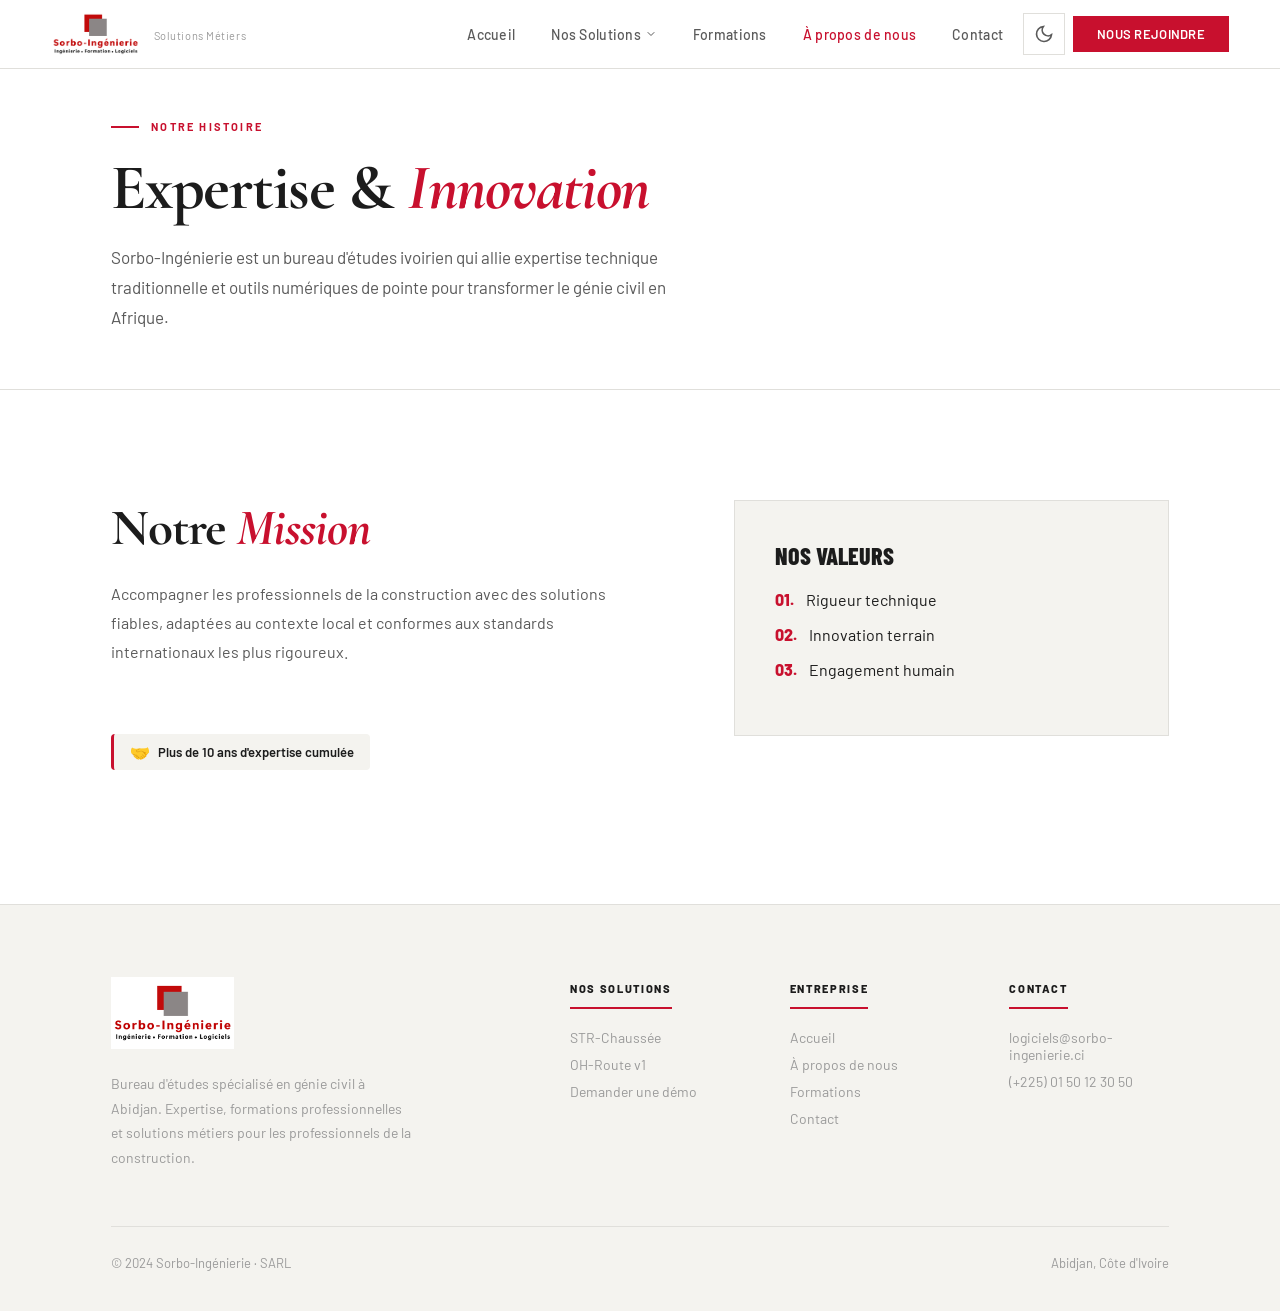
==== a-propos.html @ eba183a4 "jhh" ====
<!DOCTYPE html>
<html lang="fr">
<head>
<meta charset="UTF-8">
<meta name="viewport" content="width=device-width, initial-scale=1, viewport-fit=cover">
<link rel="icon" type="image/png" href="images/logo.mr.png">
<title>À propos de nous — Sorbo-Ingénierie</title>
<script>
(function () {
  var k = 'sorbo-theme';
  var s = localStorage.getItem(k);
  var t = (s === 'light' || s === 'dark') ? s : (window.matchMedia('(prefers-color-scheme: dark)').matches ? 'dark' : 'light');
  document.documentElement.setAttribute('data-theme', t);
})();
</script>
<link href="https://fonts.googleapis.com/css2?family=Cormorant+Garamond:ital,wght@0,400;0,600;0,700;1,400;1,600&family=Barlow:wght@300;400;500;600;700&family=Barlow+Condensed:wght@600;700;800&display=swap" rel="stylesheet">
<link rel="stylesheet" href="sorbo-logiciels-v2.css">
</head>
<body>

<nav class="site-nav" id="site-nav">
  <a href="index.html" class="nav-brand">
    <img src="images/logo.mr.png" alt="Sorbo-Ingénierie — Ingénierie, Formation, Logiciels" class="nav-brand-logo" width="200" height="80" decoding="async">
    <div class="nav-brand-text">
      <span class="nav-brand-sub">Solutions Métiers</span>
    </div>
  </a>
  <div class="nav-shell">
    <button type="button" class="nav-burger" id="nav-burger" aria-controls="nav-links" aria-expanded="false" aria-label="Ouvrir le menu">
      <span class="nav-burger-bar" aria-hidden="true"></span>
      <span class="nav-burger-bar" aria-hidden="true"></span>
      <span class="nav-burger-bar" aria-hidden="true"></span>
    </button>
    <div class="nav-links" id="nav-links">
      <a href="index.html">Accueil</a>
      <div class="nav-item-has-mega">
        <a href="logiciels.html" class="nav-link-mega">Nos Solutions <svg width="12" height="12" viewBox="0 0 24 24" fill="none" stroke="currentColor" stroke-width="2" stroke-linecap="round" stroke-linejoin="round" style="margin-left:4px;"><polyline points="6 9 12 15 18 9"></polyline></svg></a>
        <div class="mega-menu">
          <div class="mega-menu-inner">
            <a href="str-chaussee.html" class="mega-card mega-str" style="background-image: url('https://images.unsplash.com/photo-1519817914152-22d216bb9170?auto=format&fit=crop&w=600&q=80');">
              <div class="mega-card-content">
                <span class="mega-tag">Structure routière</span>
                <h4>STR-Chaussée</h4>
                <p>Dimensionnement multicouches des chaussées (CEBTP, LCPC)</p>
              </div>
            </a>
            <a href="oh-route.html" class="mega-card mega-oh" style="background-image: url('https://images.unsplash.com/photo-1432405972618-c60b0225b8f9?auto=format&fit=crop&w=600&q=80');">
              <div class="mega-card-content">
                <span class="mega-tag">Hydraulique routière</span>
                <h4>OH-Route v1</h4>
                <p>Dimensionnement des ouvrages de drainage et débits de crue</p>
              </div>
            </a>
          </div>
          <div class="mega-menu-footer">
            <a href="logiciels.html">Voir tout le catalogue <svg width="14" height="14" viewBox="0 0 24 24" fill="none" stroke="currentColor" stroke-width="2" stroke-linecap="round" stroke-linejoin="round"><line x1="5" y1="12" x2="19" y2="12"></line><polyline points="12 5 19 12 12 19"></polyline></svg></a>
          </div>
        </div>
      </div>
      <a href="formations.html">Formations</a>
      <a href="a-propos.html" class="is-active" aria-current="page">À propos de nous</a>
      <a href="contact.html">Contact</a>
      <button type="button" class="theme-toggle" id="theme-toggle" aria-label="Basculer thème clair ou sombre" title="Thème clair / sombre">
        <svg class="icon-moon" width="20" height="20" viewBox="0 0 24 24" fill="none" stroke="currentColor" stroke-width="2" aria-hidden="true"><path d="M21 12.79A9 9 0 1 1 11.21 3 7 7 0 0 0 21 12.79z"/></svg>
        <svg class="icon-sun" width="20" height="20" viewBox="0 0 24 24" fill="none" stroke="currentColor" stroke-width="2" aria-hidden="true"><circle cx="12" cy="12" r="4"/><path d="M12 2v2M12 20v2M4.93 4.93l1.41 1.41M17.66 17.66l1.41 1.41M2 12h2M20 12h2M6.34 17.66l-1.41 1.41M19.07 4.93l-1.41 1.41"/></svg>
      </button>
      <a href="contact.html" class="nav-btn">Nous rejoindre</a>
    </div>
  </div>
</nav>

<section class="page-hero">
  <div class="wrap">
    <div class="section-label">Notre Histoire</div>
    <h1 class="section-h2 large">Expertise & <em>Innovation</em></h1>
    <p class="section-p">Sorbo-Ingénierie est un bureau d'études ivoirien qui allie expertise technique traditionnelle et outils numériques de pointe pour transformer le génie civil en Afrique.</p>
  </div>
</section>

<section class="section white-bg">
  <div class="wrap">
    <div class="product-grid">
      <div class="product-info reveal">
        <h2 class="section-h2">Notre <em>Mission</em></h2>
        <p class="product-desc" style="margin-top: 24px;">Accompagner les professionnels de la construction avec des solutions fiables, adaptées au contexte local et conformes aux standards internationaux les plus rigoureux.</p>
        <div class="human-badge" style="margin-top: 32px;">
          <span class="human-badge-icon">🤝</span>
          <span class="human-badge-text">Plus de 10 ans d'expertise cumulée</span>
        </div>
      </div>
      <div class="product-panel reveal delay-1" style="background: var(--grey-bg); color: var(--grey-dark); border: 1px solid var(--grey-line);">
        <h3 style="font-family: 'Barlow Condensed', sans-serif; font-weight: 800; font-size: 24px; text-transform: uppercase; margin-bottom: 20px;">Nos Valeurs</h3>
        <ul style="list-style: none; padding: 0;">
          <li style="margin-bottom: 16px; display: flex; align-items: center; gap: 12px;">
            <span style="color: var(--red); font-weight: 800;">01.</span> Rigueur technique
          </li>
          <li style="margin-bottom: 16px; display: flex; align-items: center; gap: 12px;">
            <span style="color: var(--red); font-weight: 800;">02.</span> Innovation terrain
          </li>
          <li style="margin-bottom: 16px; display: flex; align-items: center; gap: 12px;">
            <span style="color: var(--red); font-weight: 800;">03.</span> Engagement humain
          </li>
        </ul>
      </div>
    </div>
  </div>
</section>

<footer>
  <div class="footer-wrap">
    <div class="footer-top">
      <div>
        <a href="index.html" class="footer-brand-link">
          <img src="images/logo.mr.png" alt="Sorbo-Ingénierie" class="footer-logo" width="220" height="88" decoding="async">
        </a>
        <p class="footer-brand-desc">Bureau d'études spécialisé en génie civil à Abidjan. Expertise, formations professionnelles et solutions métiers pour les professionnels de la construction.</p>
      </div>
      <div class="footer-col">
        <h5>Nos Solutions</h5>
        <a href="logiciels.html#str-chaussee">STR-Chaussée</a>
        <a href="logiciels.html#oh-route">OH-Route v1</a>
        <a href="contact.html">Demander une démo</a>
      </div>
      <div class="footer-col">
        <h5>Entreprise</h5>
        <a href="index.html">Accueil</a>
        <a href="a-propos.html">À propos de nous</a>
        <a href="formations.html">Formations</a>
        <a href="contact.html">Contact</a>
      </div>
      <div class="footer-col">
        <h5>Contact</h5>
        <a href="mailto:logiciels@sorbo-ingenierie.ci">logiciels@sorbo-ingenierie.ci</a>
        <a href="tel:+2250150123050">(+225) 01 50 12 30 50</a>
      </div>
    </div>
    <div class="footer-bottom">
      <span>© 2024 Sorbo-Ingénierie · SARL</span>
      <span>Abidjan, Côte d'Ivoire</span>
    </div>
  </div>
</footer>

<script src="sorbo-logiciels-v2.js" defer></script>

</body>
</html>
---- sorbo-logiciels-v2.css ----
* { margin: 0; padding: 0; box-sizing: border-box; }
html {
  scroll-behavior: smooth;
  font-size: 16px;
  -webkit-text-size-adjust: 100%;
  text-size-adjust: 100%;
}
body {
  font-family: 'Barlow', sans-serif;
  background: var(--off-white);
  color: var(--grey-dark);
  overflow-x: hidden;
  transition: background-color 0.35s ease, color 0.35s ease;
}

:root {
  --red: #C8102E;
  --red-dark: #9E0A22;
  --red-light: #F5E6E9;
  --grey-dark: #1C1C1C;
  --grey-mid: #5A5A5A;
  --grey-soft: #9A9A9A;
  --grey-line: #E0DFDB;
  --grey-bg: #F4F3EF;
  --white: #FFFFFF;
  --off-white: #FAFAF8;
  --ink: #1C1C1C;
  color-scheme: light;
  --pad-x: clamp(14px, 4vw, 72px);
  --nav-h: 68px;
  --touch: 44px;
}

[data-theme="dark"] {
  --red: #E8485F;
  --red-dark: #C8102E;
  --red-light: rgba(200, 16, 46, 0.18);
  --grey-dark: #EDECE6;
  --grey-mid: #A9A79E;
  --grey-soft: #7A7870;
  --grey-line: #3D3C38;
  --grey-bg: #1A1A18;
  --white: #242422;
  --off-white: #141413;
  --ink: #0E0E0D;
  color-scheme: dark;
}

/* ── THEME TOGGLE ── */
.theme-toggle {
  display: inline-flex;
  align-items: center;
  justify-content: center;
  width: 42px;
  height: 42px;
  margin-right: 4px;
  padding: 0;
  border: 1px solid var(--grey-line);
  border-radius: 0;
  background: transparent;
  color: var(--grey-mid);
  cursor: pointer;
  transition: color 0.2s, border-color 0.2s, background 0.2s;
}
.theme-toggle:hover {
  color: var(--red);
  border-color: var(--grey-mid);
  background: var(--grey-bg);
}
.theme-toggle:focus-visible {
  outline: 2px solid var(--red);
  outline-offset: 2px;
}
.theme-toggle .icon-sun { display: none; }
.theme-toggle .icon-moon { display: block; }
[data-theme="dark"] .theme-toggle .icon-sun { display: block; }
[data-theme="dark"] .theme-toggle .icon-moon { display: none; }
@media (max-width: 700px) {
  .theme-toggle { margin-right: 0; }
}

/* ── NAVBAR ── */
nav.site-nav {
  position: fixed; top: 0; left: 0; right: 0; z-index: 100;
  background: var(--white);
  border-bottom: 1px solid var(--grey-line);
  min-height: var(--nav-h);
  display: flex; align-items: center;
  padding: 8px max(var(--pad-x), env(safe-area-inset-left, 0px)) 8px max(var(--pad-x), env(safe-area-inset-right, 0px));
  justify-content: space-between;
  gap: 12px;
}
.nav-shell {
  display: flex;
  align-items: center;
  gap: 6px;
  margin-left: auto;
  flex: 1;
  justify-content: flex-end;
  min-width: 0;
}
.nav-burger {
  display: none;
  flex-direction: column;
  justify-content: center;
  align-items: center;
  gap: 5px;
  width: var(--touch);
  height: var(--touch);
  padding: 0;
  border: 1px solid var(--grey-line);
  background: transparent;
  color: var(--grey-dark);
  cursor: pointer;
  flex-shrink: 0;
  transition: border-color 0.2s, background 0.2s;
}
.nav-burger:hover {
  border-color: var(--grey-mid);
  background: var(--grey-bg);
}
.nav-burger:focus-visible {
  outline: 2px solid var(--red);
  outline-offset: 2px;
}
.nav-burger-bar {
  display: block;
  width: 20px;
  height: 2px;
  background: currentColor;
  transition: transform 0.3s ease, opacity 0.2s ease;
}
nav.site-nav.is-nav-open .nav-burger-bar:nth-child(1) {
  transform: translateY(7px) rotate(45deg);
}
nav.site-nav.is-nav-open .nav-burger-bar:nth-child(2) { opacity: 0; }
nav.site-nav.is-nav-open .nav-burger-bar:nth-child(3) {
  transform: translateY(-7px) rotate(-45deg);
}
.nav-brand { display: flex; align-items: center; gap: 14px; text-decoration: none; color: inherit; }
.nav-brand-logo {
  height: 52px;
  width: auto;
  max-width: min(200px, 38vw);
  object-fit: contain;
  object-position: left center;
  display: block;
  flex-shrink: 0;
}
.nav-brand-text { line-height: 1.2; }
.footer-brand-link {
  display: inline-block;
  text-decoration: none;
  margin-bottom: 4px;
}
.footer-logo {
  height: 72px;
  width: auto;
  max-width: 260px;
  object-fit: contain;
  object-position: left center;
  display: block;
}
.nav-brand-name {
  font-family: 'Barlow Condensed', sans-serif;
  font-weight: 700; font-size: 16px; color: var(--grey-dark);
  letter-spacing: 0.03em; text-transform: uppercase;
}
.nav-brand-sub { font-size: 11px; color: var(--grey-soft); font-weight: 400; letter-spacing: 0.05em; }
.nav-links { display: flex; align-items: center; gap: 4px; }
.nav-links a {
  font-size: 14px; color: var(--grey-mid); text-decoration: none;
  font-weight: 500; padding: 8px 16px; transition: color 0.2s;
  letter-spacing: 0.02em;
}
.nav-links a:hover { color: var(--red); }
.nav-btn {
  background: var(--red) !important;
  color: white !important; font-weight: 600 !important;
  padding: 10px 24px !important;
  letter-spacing: 0.04em; font-size: 13px !important;
  text-transform: uppercase !important;
  transition: background 0.2s !important;
}
.nav-btn:hover { background: var(--red-dark) !important; color: white !important; }

/* ── HERO ── */
.hero {
  padding-top: var(--nav-h);
  min-height: 100vh;
  min-height: 100dvh;
  display: grid;
  grid-template-columns: 1fr 1fr;
  background: var(--white);
}
.hero-left {
  padding: clamp(48px, 10vw, 80px) var(--pad-x);
  display: flex; flex-direction: column; justify-content: center;
  border-right: 1px solid var(--grey-line);
}
.hero-eyebrow {
  display: flex; align-items: center; gap: 12px;
  font-size: 12px; font-weight: 700; letter-spacing: 0.15em;
  text-transform: uppercase; color: var(--red); margin-bottom: 32px;
}
.hero-eyebrow-line { width: 32px; height: 2px; background: var(--red); flex-shrink: 0; }
.hero-h1 {
  font-family: 'Cormorant Garamond', serif;
  font-size: clamp(2.15rem, 6.5vw + 0.5rem, 5rem);
  font-weight: 700; line-height: 1.08;
  letter-spacing: -0.02em;
  color: var(--grey-dark);
  margin-bottom: 28px;
}
.hero-h1 em { font-style: italic; color: var(--red); }
.hero-lead {
  font-size: 17px; color: var(--grey-mid); line-height: 1.75;
  max-width: 480px; margin-bottom: 48px;
  font-weight: 400;
}
.hero-actions { display: flex; gap: 14px; flex-wrap: wrap; }
.btn-red {
  background: var(--red); color: white;
  font-family: 'Barlow', sans-serif;
  font-size: 13px; font-weight: 700;
  letter-spacing: 0.08em; text-transform: uppercase;
  padding: 14px 32px; text-decoration: none;
  transition: background 0.2s, transform 0.2s;
  display: inline-flex; align-items: center; gap: 10px;
  border: none; cursor: pointer;
}
.btn-red:hover { background: var(--red-dark); transform: translateY(-1px); }
.btn-outline {
  background: transparent; color: var(--grey-dark);
  font-family: 'Barlow', sans-serif;
  font-size: 13px; font-weight: 700;
  letter-spacing: 0.08em; text-transform: uppercase;
  padding: 14px 32px; text-decoration: none;
  border: 1.5px solid var(--grey-line);
  transition: border-color 0.2s, color 0.2s;
  display: inline-flex; align-items: center; gap: 10px;
}
.btn-outline:hover { border-color: var(--grey-dark); color: var(--grey-dark); }
.hero-right {
  background: var(--grey-bg);
  display: flex; flex-direction: column; justify-content: flex-end;
  position: relative; overflow: hidden;
  padding: clamp(40px, 8vw, 60px) var(--pad-x);
}
.hero-right-label {
  position: absolute; top: clamp(28px, 5vw, 50px); left: var(--pad-x);
  font-size: 11px; font-weight: 700; letter-spacing: 0.15em;
  text-transform: uppercase; color: var(--grey-soft);
}
.hero-software-list { display: flex; flex-direction: column; gap: 2px; }
.hero-sw-card {
  background: var(--white); padding: 32px 36px;
  border-left: 4px solid transparent;
  transition: all 0.3s; cursor: default;
}
.hero-sw-card.active { border-left-color: var(--red); }
.hero-sw-card:hover { border-left-color: var(--red); }
.hero-sw-num { font-size: 11px; font-weight: 700; color: var(--grey-soft); letter-spacing: 0.1em; margin-bottom: 10px; }
.hero-sw-name {
  font-family: 'Barlow Condensed', sans-serif;
  font-size: 28px; font-weight: 800;
  color: var(--grey-dark); letter-spacing: 0.02em; text-transform: uppercase;
  margin-bottom: 8px;
}
.hero-sw-desc { font-size: 14px; color: var(--grey-mid); line-height: 1.6; }
.hero-sw-tag {
  display: inline-block; margin-top: 14px;
  font-size: 11px; font-weight: 700; letter-spacing: 0.08em;
  text-transform: uppercase; color: var(--red);
  padding: 4px 10px; border: 1px solid rgba(200,16,46,0.25);
  background: var(--red-light);
}

/* ── SECTION BASE ── */
.section { padding: clamp(64px, 14vw, 110px) 0; }
.section.grey-bg { background: var(--grey-bg); }
.section.white-bg { background: var(--white); }
.wrap { max-width: 1160px; margin: 0 auto; padding: 0 var(--pad-x); }
.section-head { margin-bottom: 72px; }
.section-label {
  font-size: 11px; font-weight: 700; letter-spacing: 0.2em;
  text-transform: uppercase; color: var(--red);
  display: flex; align-items: center; gap: 12px; margin-bottom: 20px;
}
.section-label::before { content: ''; width: 28px; height: 2px; background: var(--red); }
.section-h2 {
  font-family: 'Cormorant Garamond', serif;
  font-size: clamp(2.4rem, 4vw, 3.6rem);
  font-weight: 700; line-height: 1.1;
  letter-spacing: -0.02em; color: var(--grey-dark);
}
.section-h2 em { font-style: italic; color: var(--red); }
.section-h2.large {
  font-size: clamp(3rem, 5vw, 4.5rem);
}
.section-p {
  font-size: 17px; color: var(--grey-mid); line-height: 1.75;
  max-width: 520px; margin-top: 20px;
}
.ruled { border-top: 1px solid var(--grey-line); padding-top: 20px; margin-top: 20px; }

/* ── NUMBERS BAR ── */
.numbers-bar {
  border-top: 1px solid var(--grey-line);
  border-bottom: 1px solid var(--grey-line);
  background: var(--white);
  padding: clamp(36px, 8vw, 56px) 0;
}
.numbers-grid { display: grid; grid-template-columns: repeat(4, 1fr); }
.number-item {
  padding: 0 40px;
  border-right: 1px solid var(--grey-line);
}
.number-item:last-child { border-right: none; }
.number-item:first-child { padding-left: 0; }
.number-val {
  font-family: 'Barlow Condensed', sans-serif;
  font-weight: 800; font-size: clamp(2rem, 8vw, 3.2rem);
  color: var(--grey-dark); line-height: 1; margin-bottom: 8px;
}
.number-val sup { color: var(--red); font-size: 1.8rem; vertical-align: top; margin-top: 6px; display: inline-block; }
.number-desc { font-size: 14px; color: var(--grey-soft); font-weight: 400; line-height: 1.5; }

/* ── PRODUCT SECTIONS ── */
.product-section { padding: clamp(64px, 14vw, 110px) 0; border-bottom: 1px solid var(--grey-line); }
.product-grid {
  display: grid; grid-template-columns: 5fr 4fr;
  gap: 80px; align-items: start;
}
.product-grid.flip { grid-template-columns: 4fr 5fr; }
.product-grid.flip .product-info { order: 2; }
.product-grid.flip .product-panel { order: 1; }
.product-num {
  font-family: 'Barlow Condensed', sans-serif;
  font-weight: 800; font-size: 80px; line-height: 1;
  color: var(--grey-line); margin-bottom: 0;
  user-select: none;
}
.product-cat {
  font-size: 11px; font-weight: 700; letter-spacing: 0.2em;
  text-transform: uppercase; color: var(--red); margin-bottom: 16px;
  display: flex; align-items: center; gap: 10px;
}
.product-cat::before { content: ''; width: 20px; height: 2px; background: var(--red); }
.product-name {
  font-family: 'Barlow Condensed', sans-serif;
  font-weight: 800; font-size: clamp(2.8rem, 4vw, 3.8rem);
  text-transform: uppercase; letter-spacing: 0.02em;
  color: var(--grey-dark); line-height: 1.0; margin-bottom: 10px;
}
.product-subtitle { font-size: 16px; color: var(--red); font-weight: 500; margin-bottom: 24px; font-style: italic; }
.product-desc { font-size: 16px; color: var(--grey-mid); line-height: 1.8; margin-bottom: 36px; }
.product-feats { border-top: 1px solid var(--grey-line); padding-top: 28px; margin-bottom: 40px; }
.product-feat {
  display: grid; grid-template-columns: 16px 1fr;
  gap: 14px; padding: 12px 0;
  border-bottom: 1px solid var(--grey-line);
  align-items: start;
}
.product-feat-bullet {
  width: 6px; height: 6px; background: var(--red); border-radius: 50%;
  margin-top: 8px; flex-shrink: 0;
}
.product-feat-text { font-size: 15px; color: var(--grey-dark); line-height: 1.6; }
.product-tags { display: flex; flex-wrap: wrap; gap: 8px; margin-top: 32px; margin-bottom: 36px; }
.product-tag {
  font-size: 12px; font-weight: 600; letter-spacing: 0.06em;
  text-transform: uppercase; padding: 6px 14px;
  border: 1px solid var(--grey-line); color: var(--grey-mid);
  transition: all 0.2s;
}
.product-tag:hover { border-color: var(--red); color: var(--red); }

/* ── PRODUCT PANEL (visuel données) ── */
.product-panel {
  background: var(--ink);
  color: white;
  padding: clamp(24px, 5vw, 40px);
  position: sticky; top: 100px;
}
.panel-header {
  border-bottom: 1px solid rgba(255,255,255,0.12);
  padding-bottom: 20px; margin-bottom: 28px;
  display: flex; justify-content: space-between; align-items: flex-start;
}
.panel-title {
  font-family: 'Barlow Condensed', sans-serif;
  font-size: 18px; font-weight: 700;
  text-transform: uppercase; letter-spacing: 0.06em;
}
.panel-status {
  font-size: 11px; font-weight: 700; letter-spacing: 0.1em;
  text-transform: uppercase; padding: 4px 10px;
  background: rgba(200,16,46,0.2); color: #FF8096;
  border: 1px solid rgba(200,16,46,0.3);
}
.panel-metric-grid { display: grid; grid-template-columns: 1fr 1fr; gap: 2px; margin-bottom: 2px; }
.panel-metric {
  background: rgba(255,255,255,0.04);
  padding: 20px; border: 1px solid rgba(255,255,255,0.06);
}
.panel-metric-label { font-size: 11px; color: rgba(255,255,255,0.4); font-weight: 500; letter-spacing: 0.08em; text-transform: uppercase; margin-bottom: 8px; }
.panel-metric-val {
  font-family: 'Barlow Condensed', sans-serif;
  font-size: 26px; font-weight: 700; color: white; line-height: 1;
}
.panel-metric-val.red { color: #FF8096; }
.panel-rows { margin: 2px 0; display: flex; flex-direction: column; gap: 2px; }
.panel-row {
  background: rgba(255,255,255,0.04);
  padding: 14px 20px; border: 1px solid rgba(255,255,255,0.06);
  display: flex; align-items: center; justify-content: space-between;
}
.panel-row-label { font-size: 13px; color: rgba(255,255,255,0.5); }
.panel-row-val { font-size: 14px; font-weight: 600; color: white; }
.panel-bar-section { background: rgba(255,255,255,0.04); padding: 20px; border: 1px solid rgba(255,255,255,0.06); margin-top: 2px; }
.panel-bar-title { font-size: 11px; color: rgba(255,255,255,0.4); letter-spacing: 0.1em; text-transform: uppercase; margin-bottom: 18px; }
.p-bar { display: flex; align-items: center; gap: 14px; margin-bottom: 12px; }
.p-bar:last-child { margin-bottom: 0; }
.p-bar-name { font-size: 12px; color: rgba(255,255,255,0.5); width: 72px; flex-shrink: 0; }
.p-bar-track { flex: 1; height: 5px; background: rgba(255,255,255,0.08); }
.p-bar-fill { height: 100%; background: var(--red); }
#str-structure-panel .p-bar-fill.js-str-bar {
  width: 0;
  max-width: 100%;
  transition: width 1.35s cubic-bezier(0.25, 0.82, 0.25, 1);
}
#str-structure-panel .js-str-fade {
  opacity: 0;
  transition: opacity 0.55s ease 0.2s;
}
#str-structure-panel.str-panel-done .js-str-fade {
  opacity: 1;
}
.p-bar-val { font-size: 12px; font-weight: 600; color: white; width: 40px; text-align: right; }
.panel-result {
  margin-top: 2px; padding: 18px 20px;
  background: rgba(200,16,46,0.15);
  border: 1px solid rgba(200,16,46,0.3);
  display: flex; align-items: center; gap: 12px;
}
.panel-result-icon { font-size: 18px; }
.panel-result-text { font-size: 13px; color: rgba(255,255,255,0.7); }
.panel-result-val { font-weight: 700; color: #FF8096; }

/* ── AVANTAGES ── */
.avantages-grid { display: grid; grid-template-columns: repeat(2, 1fr); gap: 0; }
.avantage-card {
  padding: 48px 44px;
  border-right: 1px solid var(--grey-line);
  border-bottom: 1px solid var(--grey-line);
  transition: background 0.3s;
}
.avantage-card:nth-child(2n) { border-right: none; }
.avantage-card:nth-child(3), .avantage-card:nth-child(4) { border-bottom: none; }
.avantage-card:hover { background: var(--white); }
.avantage-num {
  font-family: 'Barlow Condensed', sans-serif;
  font-size: 13px; font-weight: 800; letter-spacing: 0.1em;
  color: var(--red); margin-bottom: 20px;
}
.avantage-title {
  font-family: 'Cormorant Garamond', serif;
  font-size: 24px; font-weight: 700;
  color: var(--grey-dark); margin-bottom: 14px; line-height: 1.2;
}
.avantage-text { font-size: 15px; color: var(--grey-mid); line-height: 1.75; }
.avantage-bar {
  margin-top: 24px; height: 2px;
  background: var(--grey-line); position: relative; overflow: hidden;
}
.avantage-bar::after {
  content: ''; position: absolute; left: 0; top: 0;
  height: 100%; width: 0; background: var(--red);
  transition: width 0.8s ease;
}
.avantage-card:hover .avantage-bar::after { width: 100%; }

/* ── TEMOIGNAGES ── */
.testi-layout { display: grid; grid-template-columns: 1fr 1fr; gap: 2px; }
.testi-card {
  background: var(--white); padding: 48px 44px;
  border: 1px solid var(--grey-line);
}
.testi-quote-mark {
  font-family: 'Cormorant Garamond', serif;
  font-size: 72px; color: var(--red); line-height: 0.7;
  margin-bottom: 24px; display: block; opacity: 0.3;
}
.testi-text {
  font-family: 'Cormorant Garamond', serif;
  font-size: 19px; font-style: italic;
  color: var(--grey-dark); line-height: 1.75;
  margin-bottom: 36px;
}
.testi-author { display: flex; align-items: center; gap: 16px; padding-top: 24px; border-top: 1px solid var(--grey-line); }
.testi-initials {
  width: 48px; height: 48px; background: var(--red);
  display: flex; align-items: center; justify-content: center;
  font-family: 'Barlow', sans-serif; font-weight: 700;
  font-size: 15px; color: white; letter-spacing: 0.04em;
  flex-shrink: 0;
}
.testi-name { font-weight: 700; font-size: 15px; color: var(--grey-dark); margin-bottom: 3px; }
.testi-role { font-size: 13px; color: var(--grey-soft); }
.testi-company { color: var(--red); font-weight: 600; }

/* ── CTA BAND ── */
.cta-band {
  background: var(--ink); padding: clamp(64px, 12vw, 100px) 0;
}
.cta-actions .btn-red,
.cta-actions .btn-outline {
  width: 100%;
  justify-content: center;
}
.cta-actions .btn-outline-cta {
  border-color: rgba(255, 255, 255, 0.15);
  color: rgba(255, 255, 255, 0.65);
}
.cta-actions .btn-outline-cta:hover {
  border-color: rgba(255, 255, 255, 0.35);
  color: rgba(255, 255, 255, 0.9);
}
.cta-inner {
  max-width: 1160px; margin: 0 auto; padding: 0 var(--pad-x);
  display: grid; grid-template-columns: 1fr auto;
  gap: 60px; align-items: center;
}
.cta-label { font-size: 11px; font-weight: 700; letter-spacing: 0.2em; text-transform: uppercase; color: rgba(255,255,255,0.4); margin-bottom: 20px; }
.cta-h2 {
  font-family: 'Cormorant Garamond', serif;
  font-size: clamp(2.5rem, 4vw, 3.8rem);
  font-weight: 700; color: white; line-height: 1.1;
  letter-spacing: -0.02em;
}
.cta-h2 em { font-style: italic; color: #FF8096; }
.cta-p { font-size: 16px; color: rgba(255,255,255,0.5); margin-top: 16px; line-height: 1.7; max-width: 480px; }
.cta-actions { display: flex; flex-direction: column; gap: 12px; align-items: flex-start; min-width: 220px; }
.cta-contact { font-size: 13px; color: rgba(255,255,255,0.4); margin-top: 10px; line-height: 1.8; }
.cta-contact a { color: rgba(255,255,255,0.6); text-decoration: none; }
.cta-contact a:hover { color: white; }

/* ── FOOTER ── */
footer {
  background: var(--grey-bg); border-top: 1px solid var(--grey-line);
  padding: clamp(48px, 10vw, 72px) 0 calc(40px + env(safe-area-inset-bottom, 0px));
}
.footer-wrap { max-width: 1160px; margin: 0 auto; padding: 0 var(--pad-x); }
.footer-top { display: grid; grid-template-columns: 2.5fr 1fr 1fr 1fr; gap: 60px; margin-bottom: 56px; }
.footer-brand-desc { font-size: 14px; color: var(--grey-soft); line-height: 1.75; max-width: 300px; margin-top: 16px; }
.footer-col h5 {
  font-size: 11px; font-weight: 800; letter-spacing: 0.15em;
  text-transform: uppercase; color: var(--grey-dark);
  margin-bottom: 20px; padding-bottom: 12px; border-bottom: 2px solid var(--red);
  display: inline-block;
}
.footer-col a {
  display: block; font-size: 14px; color: var(--grey-soft);
  text-decoration: none; margin-bottom: 10px; transition: color 0.2s;
}
.footer-col a:hover { color: var(--red); }
.footer-bottom {
  border-top: 1px solid var(--grey-line); padding-top: 28px;
  display: flex; justify-content: space-between; align-items: center;
  font-size: 13px; color: var(--grey-soft); flex-wrap: wrap; gap: 10px;
}
.footer-bottom a { color: var(--red); text-decoration: none; }

/* ── REVEAL ANIM ── */
.reveal { opacity: 0; transform: translateY(24px); transition: opacity 0.65s ease, transform 0.65s ease; }
.reveal.up { opacity: 1; transform: translateY(0); }
.delay-1 { transition-delay: 0.1s; }
.delay-2 { transition-delay: 0.2s; }
.delay-3 { transition-delay: 0.3s; }
.delay-4 { transition-delay: 0.4s; }

/* ── RESPONSIVE ── */
@media (max-width: 1200px) {
  .product-grid, .product-grid.flip { gap: clamp(32px, 5vw, 80px); }
}
@media (max-width: 1024px) {
  body.nav-open {
    overflow: hidden;
    overscroll-behavior: contain;
  }
  .nav-burger { display: flex; }
  nav.site-nav {
    position: fixed;
    z-index: 200;
  }
  .nav-shell {
    flex: 0 0 auto;
    margin-left: auto;
    position: static;
  }
  .nav-links {
    position: absolute;
    top: 100%;
    left: 0;
    right: 0;
    flex-direction: column;
    align-items: stretch;
    gap: 0;
    margin: 0;
    padding: 8px var(--pad-x) calc(16px + env(safe-area-inset-bottom, 0px));
    background: var(--white);
    border-bottom: 1px solid var(--grey-line);
    box-shadow: 0 20px 40px rgba(0, 0, 0, 0.1);
    max-height: 0;
    overflow: hidden;
    opacity: 0;
    visibility: hidden;
    transition: max-height 0.45s ease, opacity 0.3s ease, visibility 0.45s;
  }
  nav.site-nav.is-nav-open .nav-links {
    max-height: min(78vh, 520px);
    overflow-y: auto;
    -webkit-overflow-scrolling: touch;
    opacity: 1;
    visibility: visible;
  }
  .nav-links a {
    display: flex !important;
    align-items: center;
    width: 100%;
    min-height: var(--touch);
    padding: 12px 14px !important;
    box-sizing: border-box;
    border-bottom: 1px solid var(--grey-line);
  }
  .nav-links a.nav-btn {
    justify-content: center;
    margin-top: 8px;
    border-bottom: none;
  }
  .nav-links .theme-toggle {
    align-self: flex-end;
    margin: 8px 0 4px;
  }
  .hero {
    grid-template-columns: 1fr;
    min-height: 0;
  }
  .hero-left { border-right: none; }
  .hero-right {
    min-height: min(420px, 55vh);
    padding: clamp(32px, 6vw, 40px) var(--pad-x);
  }
  .hero-right-label { top: clamp(20px, 4vw, 30px); }
  .hero-sw-card { padding: clamp(20px, 4vw, 32px) clamp(18px, 4vw, 36px); }
  .hero-sw-name { font-size: clamp(1.35rem, 5vw, 28px); }
  .product-grid, .product-grid.flip { grid-template-columns: 1fr; }
  .product-grid.flip .product-info { order: 1; }
  .product-grid.flip .product-panel { order: 2; }
  .product-panel { position: static; }
  .numbers-grid { grid-template-columns: repeat(2, 1fr); }
  .number-item { padding: 24px 16px; border-right: none; border-bottom: 1px solid var(--grey-line); }
  .number-item:first-child { padding-left: 16px; }
  .footer-top { grid-template-columns: 1fr 1fr; gap: clamp(32px, 6vw, 60px); }
  .cta-inner { grid-template-columns: 1fr; gap: clamp(32px, 6vw, 60px); }
  .cta-actions { min-width: 0; width: 100%; max-width: 360px; }
  .section-h2 { font-size: clamp(2rem, 6vw, 3.6rem); }
  .software-catalog { padding-top: 56px; padding-bottom: clamp(72px, 12vw, 110px); }
  .software-grid { grid-template-columns: repeat(auto-fill, minmax(min(100%, 280px), 1fr)); }
}
@media (max-width: 700px) {
  .avantages-grid { grid-template-columns: 1fr; }
  .avantage-card { border-right: none; padding: clamp(32px, 8vw, 48px) clamp(22px, 5vw, 44px); }
  .avantage-card:nth-child(3), .avantage-card:nth-child(4) { border-bottom: 1px solid var(--grey-line); }
  .testi-layout { grid-template-columns: 1fr; }
  .testi-card { padding: clamp(32px, 8vw, 48px) clamp(22px, 5vw, 44px); }
  .footer-top { grid-template-columns: 1fr; }
  .product-num { font-size: clamp(3rem, 18vw, 80px); }
  .btn-red, .btn-outline { min-height: var(--touch); padding-left: clamp(18px, 4vw, 32px); padding-right: clamp(18px, 4vw, 32px); }
  .software-grid { grid-template-columns: 1fr; }
}
@media (max-width: 600px) {
  .numbers-grid { grid-template-columns: 1fr; }
  .number-item { padding-left: 0; padding-right: 0; }
  .number-item:first-child { padding-left: 0; }
  .number-desc { font-size: 13px; }
}
@media (max-width: 480px) {
  .nav-brand-logo { height: 44px; max-width: min(200px, 62vw); }
  .nav-brand-sub { font-size: 10px; letter-spacing: 0.04em; }
  .panel-metric-grid { grid-template-columns: 1fr; }
  .panel-metric-val { font-size: clamp(1.35rem, 6vw, 26px); }
  .p-bar { flex-wrap: wrap; row-gap: 8px; }
  .p-bar-name { flex: 1 1 40%; min-width: 5.5rem; }
  .p-bar-track { flex: 1 1 100%; order: 3; min-width: 0; }
  .p-bar-val { flex: 0 0 auto; margin-left: auto; }
  .footer-logo { height: 56px; max-width: 220px; }
  .sw-card-icon { left: clamp(14px, 4vw, 24px); }
  .sw-card-body { padding: 38px clamp(18px, 4vw, 28px) 28px; }
}

.panel-row-val--accent { color: #ff8096; }
.product-name-version { color: var(--red); }

/* ── PAGE CATALOGUE LOGICIELS ── */
.page-hero {
  padding: clamp(88px, 16vw, 120px) 0 clamp(40px, 8vw, 56px);
  margin-top: 0;
  background: var(--white);
  border-bottom: 1px solid var(--grey-line);
}
.page-hero .section-p { max-width: 560px; }
.software-catalog { padding-top: 72px; padding-bottom: 110px; }
.software-grid {
  display: grid;
  grid-template-columns: repeat(auto-fill, minmax(300px, 1fr));
  gap: 36px;
  align-items: stretch;
}
.software-card {
  display: flex;
  flex-direction: column;
  background: var(--white);
  border: 1px solid var(--grey-line);
  transition: border-color 0.25s ease, box-shadow 0.25s ease;
}
.software-card:hover {
  border-color: rgba(200, 16, 46, 0.35);
  box-shadow: 0 16px 40px rgba(28, 28, 28, 0.06);
}
[data-theme="dark"] .software-card:hover {
  box-shadow: 0 16px 40px rgba(0, 0, 0, 0.35);
}
.sw-card-header {
  position: relative;
  flex-shrink: 0;
  /* Pas d'overflow ici : l'icône déborde volontairement sous le bandeau */
}
.sw-card-header-media {
  position: relative;
  height: 176px;
  overflow: hidden;
}
.sw-card-header-bg {
  position: absolute;
  inset: 0;
  background: linear-gradient(148deg, var(--ink) 0%, #3a3a36 45%, var(--red-dark) 180%);
  opacity: 1;
}
.sw-card-header--hydro .sw-card-header-bg {
  background: linear-gradient(148deg, #1a2830 0%, #2c3a42 50%, var(--red-dark) 180%);
}
.sw-card-cover {
  position: absolute;
  inset: 0;
  width: 100%;
  height: 100%;
  object-fit: cover;
  object-position: center;
  z-index: 1;
}
.sw-card-icon {
  position: absolute;
  bottom: -28px;
  left: 24px;
  z-index: 3;
  width: 58px;
  height: 58px;
  padding: 12px;
  box-sizing: border-box;
  background: var(--red);
  border: 3px solid var(--white);
  display: flex;
  align-items: center;
  justify-content: center;
  color: white;
  box-shadow: 0 8px 24px rgba(0, 0, 0, 0.15);
}
.sw-card-icon svg {
  display: block;
  width: 30px;
  height: 30px;
  flex-shrink: 0;
  overflow: visible;
}
.sw-card-body {
  padding: 40px 28px 32px;
  display: flex;
  flex-direction: column;
  flex: 1;
  gap: 14px;
}
.sw-card-cat {
  font-size: 11px;
  font-weight: 700;
  letter-spacing: 0.18em;
  text-transform: uppercase;
  color: var(--red);
  margin-top: 4px;
}
.sw-card-title {
  font-family: 'Barlow Condensed', sans-serif;
  font-weight: 800;
  font-size: clamp(1.6rem, 3vw, 2rem);
  text-transform: uppercase;
  letter-spacing: 0.02em;
  color: var(--grey-dark);
  line-height: 1.1;
}
.sw-card-desc {
  font-size: 15px;
  color: var(--grey-mid);
  line-height: 1.7;
  flex: 1;
}
.software-card .btn-red {
  align-self: flex-start;
  margin-top: 8px;
}
.nav-links a.is-active {
  color: var(--red);
}

/* ── HUMAN DESIGN ADDITIONS ── */
.hero-trust-badge {
  display: flex;
  align-items: center;
  gap: 10px;
  margin-bottom: 32px;
  font-size: 14px;
  color: var(--grey-mid);
  font-weight: 500;
}
.hero-trust-badge svg { flex-shrink: 0; }

.human-badge {
  display: inline-flex;
  align-items: center;
  gap: 8px;
  background: var(--grey-bg);
  padding: 8px 16px;
  border-radius: 4px;
  margin-bottom: 24px;
  border-left: 3px solid var(--red);
}
.human-badge-icon { font-size: 16px; }
.human-badge-text {
  font-size: 13px;
  font-weight: 600;
  color: var(--grey-dark);
}

.testi-initials {
  border-radius: 50%; /* Humanize initials with circles */
  box-shadow: 0 4px 12px rgba(200,16,46,0.2);
}

.testi-card {
  transition: transform 0.3s ease, box-shadow 0.3s ease;
}
.testi-card:hover {
  transform: translateY(-5px);
  box-shadow: 0 12px 32px rgba(0,0,0,0.08);
}

@media (max-width: 768px) {
  .support-box {
    flex-direction: column;
    text-align: center;
    gap: 24px !important;
  }
  .hero-trust-badge {
    justify-content: center;
  }
}

/* ── MEGA MENU ── */
.nav-item-has-mega {
  position: relative;
  display: inline-flex;
  align-items: center;
  height: 100%;
}
.nav-link-mega {
  display: inline-flex !important;
  align-items: center;
}
.mega-menu {
  position: absolute;
  top: 100%;
  left: 50%;
  transform: translateX(-50%) translateY(15px);
  opacity: 0;
  visibility: hidden;
  background: var(--white);
  border: 1px solid var(--grey-line);
  border-radius: 12px;
  box-shadow: 0 24px 48px rgba(0,0,0,0.12);
  width: 720px;
  padding: 24px;
  transition: all 0.3s cubic-bezier(0.25, 0.82, 0.25, 1);
  z-index: 1000;
  pointer-events: none;
}
.nav-item-has-mega:hover .mega-menu {
  opacity: 1;
  visibility: visible;
  transform: translateX(-50%) translateY(0);
  pointer-events: auto;
}
.mega-menu-inner {
  display: grid;
  grid-template-columns: 1fr 1fr;
  gap: 20px;
  margin-bottom: 20px;
}
.mega-card {
  position: relative;
  display: flex;
  flex-direction: column;
  justify-content: flex-end;
  height: 240px;
  border-radius: 8px;
  overflow: hidden;
  text-decoration: none;
  color: white !important;
  background-size: cover;
  background-position: center;
  padding: 0 !important;
}
.mega-card::before {
  content: '';
  position: absolute;
  inset: 0;
  background: linear-gradient(to top, rgba(0,0,0,0.95) 0%, rgba(0,0,0,0.4) 50%, rgba(0,0,0,0.1) 100%);
  transition: opacity 0.5s ease;
  z-index: 1;
}
.mega-card::after {
  content: '';
  position: absolute;
  bottom: 0;
  left: 0;
  width: 100%;
  height: 0;
  background: linear-gradient(to top, var(--mega-hover-color) 0%, rgba(0,0,0,0) 100%);
  transition: height 0.6s cubic-bezier(0.25, 0.82, 0.25, 1);
  z-index: 1;
  opacity: 0.9;
}
.mega-card:hover::before {
  opacity: 0.3;
}
.mega-card:hover::after {
  height: 100%;
}
.mega-card.mega-str {
  --mega-hover-color: rgba(200, 16, 46, 0.95);
}
.mega-card.mega-oh {
  --mega-hover-color: rgba(0, 150, 180, 0.95);
}
.mega-card-content {
  position: relative;
  z-index: 2;
  padding: 24px;
}
.mega-card:hover .mega-tag {
  color: white;
}
.mega-tag {
  font-size: 11px;
  font-weight: 800;
  text-transform: uppercase;
  letter-spacing: 0.1em;
  color: #FF8096;
  margin-bottom: 8px;
  display: block;
}
.mega-card h4 {
  font-family: 'Barlow Condensed', sans-serif;
  font-size: 26px;
  font-weight: 800;
  text-transform: uppercase;
  margin-bottom: 8px;
  color: white;
  line-height: 1;
}
.mega-card p {
  font-size: 14px;
  color: rgba(255,255,255,0.85);
  line-height: 1.5;
  margin: 0;
  font-weight: 400;
}
.mega-menu-footer {
  border-top: 1px solid var(--grey-line);
  padding-top: 16px;
  text-align: center;
}
.mega-menu-footer a {
  display: inline-flex !important;
  align-items: center;
  gap: 8px;
  color: var(--red) !important;
  font-weight: 700 !important;
  font-size: 14px !important;
  text-transform: uppercase;
  letter-spacing: 0.05em;
  padding: 0 !important;
}
.mega-menu-footer a:hover {
  color: var(--red-dark) !important;
}

@media (max-width: 1024px) {
  .nav-item-has-mega {
    display: flex;
    flex-direction: column;
    align-items: flex-start;
    height: auto;
    width: 100%;
  }
  .nav-link-mega {
    width: 100%;
    justify-content: space-between;
  }
  .mega-menu {
    position: static;
    transform: none;
    opacity: 1;
    visibility: visible;
    pointer-events: auto;
    width: 100%;
    box-shadow: none;
    border: none;
    padding: 10px 0 20px 20px;
    background: transparent;
    display: none;
  }
  .nav-item-has-mega:focus-within .mega-menu,
  .nav-item-has-mega:hover .mega-menu {
    display: block;
  }
  .mega-menu-inner {
    grid-template-columns: 1fr;
    gap: 12px;
  }
  .mega-card {
    height: 160px;
  }
  .mega-card-content {
    padding: 16px;
  }
}
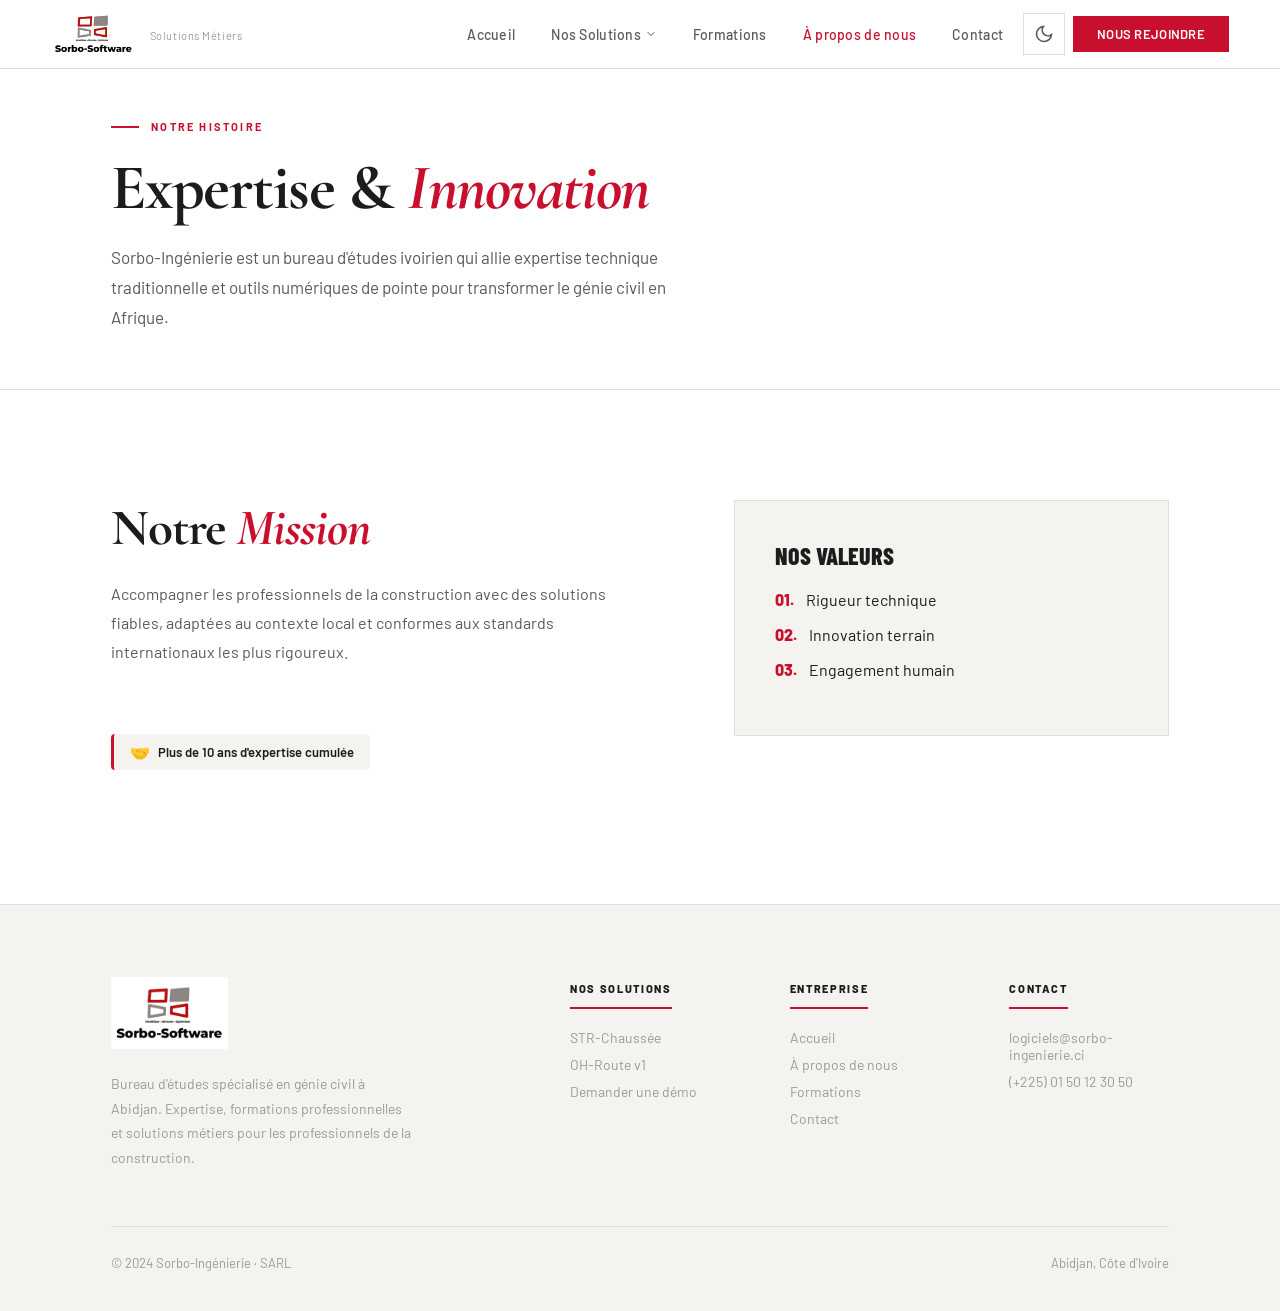
==== commit aaeec4b2: "de sorbo log a sorbo sofware" ====
--- a/a-propos.html
+++ b/a-propos.html
@@ -3,7 +3,7 @@
 <head>
 <meta charset="UTF-8">
 <meta name="viewport" content="width=device-width, initial-scale=1, viewport-fit=cover">
-<link rel="icon" type="image/png" href="images/logo.mr.png">
+<link rel="icon" type="image/png" href="images/logo.mr.jpeg">
 <title>À propos de nous — Sorbo-Ingénierie</title>
 <script>
 (function () {
@@ -20,7 +20,7 @@
 
 <nav class="site-nav" id="site-nav">
   <a href="index.html" class="nav-brand">
-    <img src="images/logo.mr.png" alt="Sorbo-Ingénierie — Ingénierie, Formation, Logiciels" class="nav-brand-logo" width="200" height="80" decoding="async">
+    <img src="images/logo.mr.jpeg" alt="Sorbo-Ingénierie — Ingénierie, Formation, Logiciels" class="nav-brand-logo" width="200" height="80" decoding="async">
     <div class="nav-brand-text">
       <span class="nav-brand-sub">Solutions Métiers</span>
     </div>
@@ -111,7 +111,7 @@
     <div class="footer-top">
       <div>
         <a href="index.html" class="footer-brand-link">
-          <img src="images/logo.mr.png" alt="Sorbo-Ingénierie" class="footer-logo" width="220" height="88" decoding="async">
+          <img src="images/logo.mr.jpeg" alt="Sorbo-Ingénierie" class="footer-logo" width="220" height="88" decoding="async">
         </a>
         <p class="footer-brand-desc">Bureau d'études spécialisé en génie civil à Abidjan. Expertise, formations professionnelles et solutions métiers pour les professionnels de la construction.</p>
       </div>
